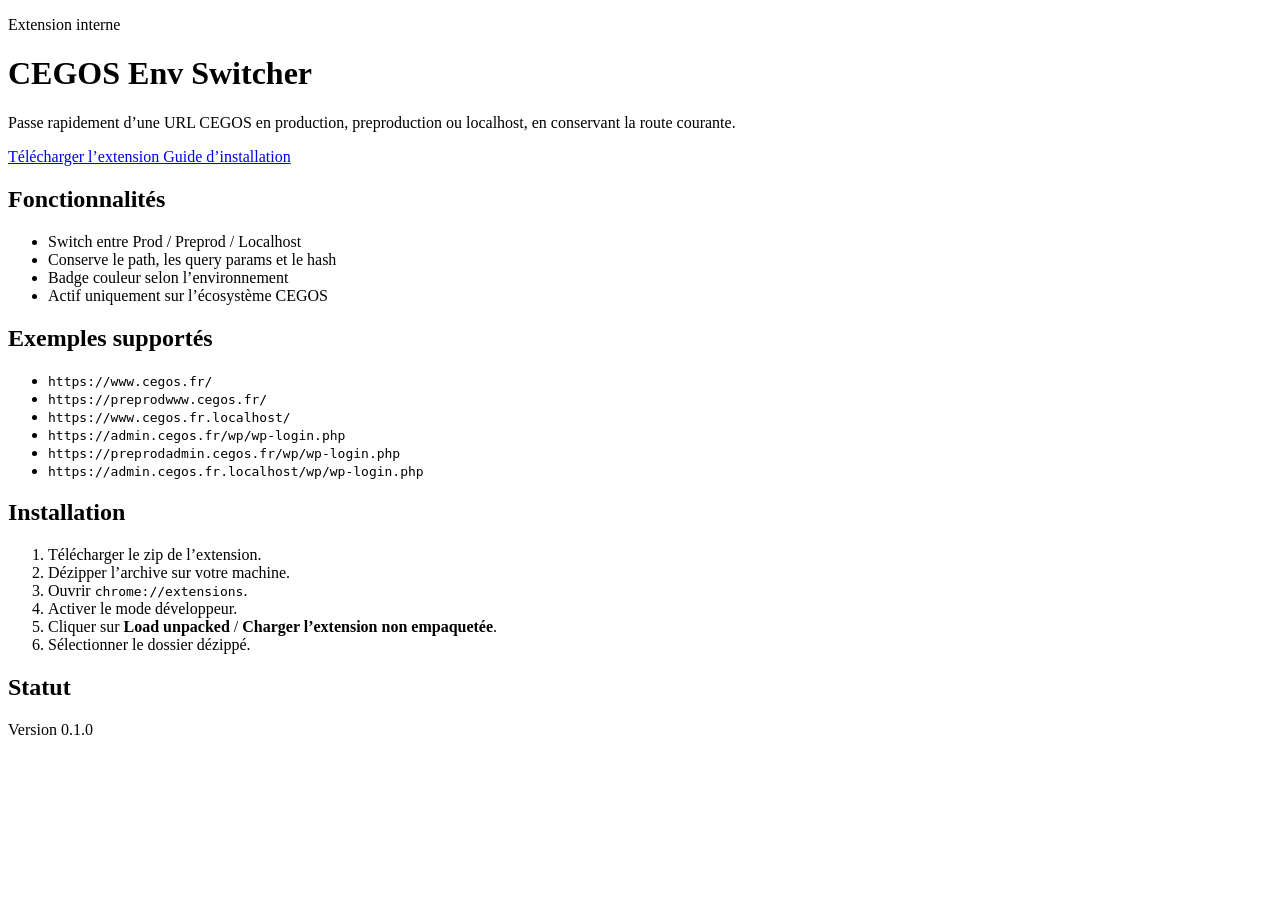
==== site/index.html @ 6a3f8ae5 "Add initial HTML structure for CEGOS Env Switcher" ====
<!doctype html>
<html lang="fr">
  <head>
    <meta charset="UTF-8" />
    <meta name="viewport" content="width=device-width, initial-scale=1.0" />
    <title>CEGOS Env Switcher</title>
    <link rel="stylesheet" href="./styles.css" />
  </head>
  <body>
    <main class="container">
      <header class="hero">
        <p class="eyebrow">Extension interne</p>
        <h1>CEGOS Env Switcher</h1>
        <p class="lead">
          Passe rapidement d’une URL CEGOS en production, preproduction ou localhost,
          en conservant la route courante.
        </p>

        <div class="hero__actions">
          <a class="button" href="./downloads/cegos-env-switcher.zip" download>
            Télécharger l’extension
          </a>
          <a class="button button--secondary" href="#installation">
            Guide d’installation
          </a>
        </div>
      </header>

      <section class="card">
        <h2>Fonctionnalités</h2>
        <ul>
          <li>Switch entre Prod / Preprod / Localhost</li>
          <li>Conserve le path, les query params et le hash</li>
          <li>Badge couleur selon l’environnement</li>
          <li>Actif uniquement sur l’écosystème CEGOS</li>
        </ul>
      </section>

      <section class="card">
        <h2>Exemples supportés</h2>
        <ul class="examples">
          <li><code>https://www.cegos.fr/</code></li>
          <li><code>https://preprodwww.cegos.fr/</code></li>
          <li><code>https://www.cegos.fr.localhost/</code></li>
          <li><code>https://admin.cegos.fr/wp/wp-login.php</code></li>
          <li><code>https://preprodadmin.cegos.fr/wp/wp-login.php</code></li>
          <li><code>https://admin.cegos.fr.localhost/wp/wp-login.php</code></li>
        </ul>
      </section>

      <section id="installation" class="card">
        <h2>Installation</h2>
        <ol>
          <li>Télécharger le zip de l’extension.</li>
          <li>Dézipper l’archive sur votre machine.</li>
          <li>Ouvrir <code>chrome://extensions</code>.</li>
          <li>Activer le mode développeur.</li>
          <li>Cliquer sur <strong>Load unpacked</strong> / <strong>Charger l’extension non empaquetée</strong>.</li>
          <li>Sélectionner le dossier dézippé.</li>
        </ol>
      </section>

      <section class="card">
        <h2>Statut</h2>
        <p>Version <span id="version">0.1.0</span></p>
      </section>
    </main>

    <script src="./app.js"></script>
  </body>
</html>
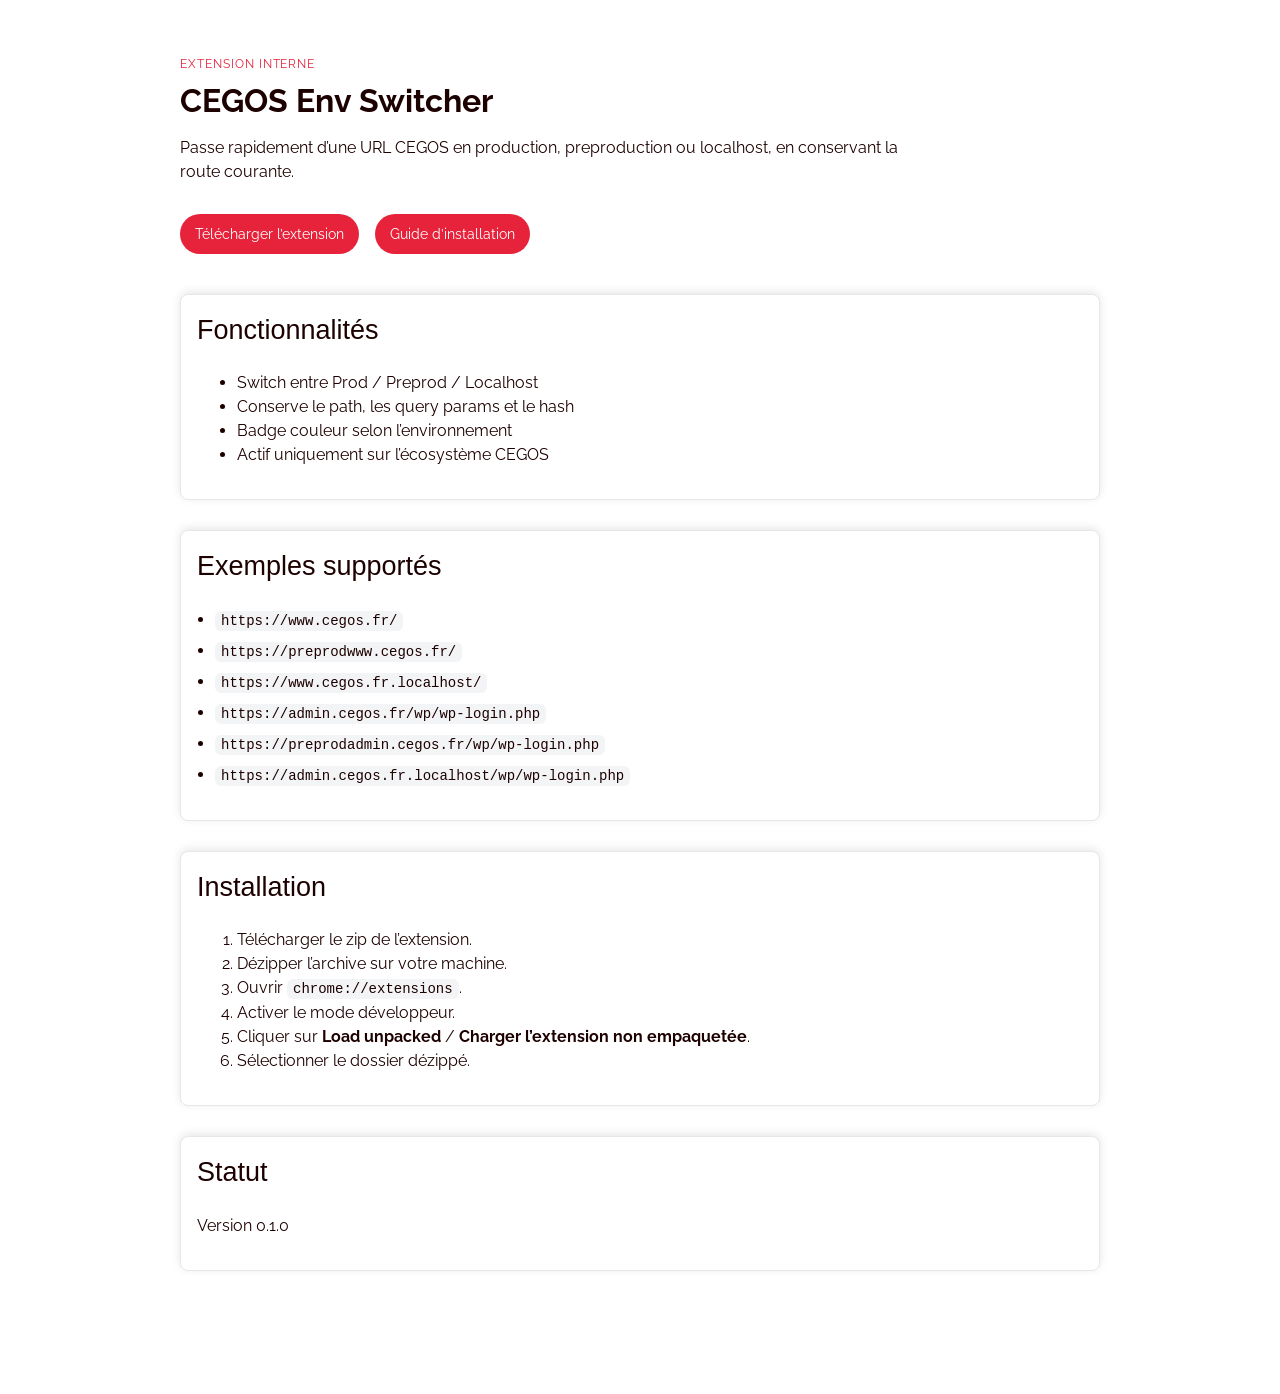
==== commit ad4b9d16: "feat: apply charte graphique CEGOS to victim site" ====
--- a/site/index.html
+++ b/site/index.html
@@ -4,6 +4,13 @@
     <meta charset="UTF-8" />
     <meta name="viewport" content="width=device-width, initial-scale=1.0" />
     <title>CEGOS Env Switcher</title>
+    <!-- Raleway – Google Fonts -->
+    <link rel="preconnect" href="https://fonts.googleapis.com" />
+    <link rel="preconnect" href="https://fonts.gstatic.com" crossorigin />
+    <link
+      href="https://fonts.googleapis.com/css2?family=Raleway:wght@400;500;700&display=swap"
+      rel="stylesheet"
+    />
     <link rel="stylesheet" href="./styles.css" />
   </head>
   <body>
--- a/site/styles.css
+++ b/site/styles.css
@@ -0,0 +1,184 @@
+/* ─── Design tokens ──────────────────────────────────────── */
+@font-face {
+  font-family: "Ryker";
+  src: url("https://www.cegos.fr/assets/fonts/ryker/Ryker-Medium.otf") format("opentype");
+  font-weight: 500;
+  font-style: normal;
+  font-display: swap;
+}
+
+:root {
+  /* Colors */
+  --color-bg: #ffffff;
+  --color-text: #1d0000;
+  --color-accent: #e6233a;
+  --color-border: #e5e7eb;
+  --color-card-bg: #ffffff;
+
+  /* Typography */
+  --font-base: "Raleway", sans-serif;
+  --font-heading-2: "Ryker", sans-serif;
+
+  /* Spacing */
+  --space-xs: 6px;
+  --space-sm: 16px;
+  --space-md: 30px;
+  --space-lg: 40px;
+  --space-xl: 100px;
+
+  /* Shadow */
+  --shadow-sm: rgba(0, 0, 0, 0.1) 0px -2px 10px 0px;
+}
+
+/* ─── Reset ──────────────────────────────────────────────── */
+* {
+  box-sizing: border-box;
+}
+
+html,
+body {
+  margin: 0;
+  padding: 0;
+  background-color: var(--color-bg);
+  color: var(--color-text);
+  font-family: var(--font-base);
+  font-size: 16px;
+  font-weight: 400;
+  line-height: 24px;
+}
+
+/* ─── Layout ─────────────────────────────────────────────── */
+.container {
+  max-width: 960px;
+  margin: 0 auto;
+  padding: var(--space-lg) 20px var(--space-xl);
+}
+
+/* ─── Hero ───────────────────────────────────────────────── */
+.hero {
+  margin-bottom: var(--space-lg);
+}
+
+.eyebrow {
+  color: var(--color-accent);
+  text-transform: uppercase;
+  letter-spacing: 0.08em;
+  font-size: 12px;
+  font-family: var(--font-base);
+  margin-bottom: var(--space-xs);
+}
+
+.hero h1 {
+  margin: 0 0 var(--space-sm);
+  font-family: var(--font-base);
+  font-size: 32px;
+  font-weight: 700;
+  line-height: 38px;
+  letter-spacing: 0px;
+  color: var(--color-text);
+}
+
+.lead {
+  max-width: 720px;
+  font-family: var(--font-base);
+  font-size: 16px;
+  line-height: 24px;
+  color: var(--color-text);
+}
+
+.hero__actions {
+  display: flex;
+  gap: var(--space-sm);
+  flex-wrap: wrap;
+  margin-top: var(--space-md);
+}
+
+/* ─── Buttons ────────────────────────────────────────────── */
+.button {
+  box-sizing: border-box;
+  display: inline-block;
+  min-width: 117px;
+  min-height: 32px;
+  background-color: var(--color-accent);
+  color: #ffffff;
+  border: 0px none #ffffff;
+  border-radius: 40px;
+  padding: 8px 15px;
+  font-size: 13.7234px;
+  font-weight: 400;
+  font-family: var(--font-base);
+  text-decoration: none;
+  cursor: pointer;
+  transition: opacity 0.15s ease;
+}
+
+.button:hover {
+  opacity: 0.88;
+}
+
+.button--secondary {
+  background-color: var(--color-accent);
+}
+
+/* ─── Cards ──────────────────────────────────────────────── */
+.card {
+  background-color: var(--color-card-bg);
+  color: var(--color-text);
+  border: 1px solid var(--color-border);
+  border-radius: 8px;
+  padding: var(--space-sm);
+  margin-bottom: var(--space-md);
+  box-shadow: var(--shadow-sm);
+}
+
+.card h2 {
+  margin-top: 0;
+  font-family: var(--font-heading-2);
+  font-size: 27px;
+  font-weight: 500;
+  line-height: 38px;
+  letter-spacing: 0%;
+  color: var(--color-text);
+}
+
+/* ─── Typography ─────────────────────────────────────────── */
+h3 {
+  font-family: var(--font-base);
+  font-size: 23px;
+  font-weight: 500;
+  line-height: 25px;
+  letter-spacing: 0px;
+  color: var(--color-text);
+}
+
+h4 {
+  font-family: var(--font-base);
+  font-size: 19px;
+  font-weight: 500;
+  line-height: 19.3084px;
+  letter-spacing: 0px;
+  color: var(--color-text);
+}
+
+p {
+  font-family: var(--font-base);
+  font-size: 16px;
+  font-weight: 400;
+  line-height: 24px;
+  letter-spacing: 0px;
+}
+
+/* ─── Misc ───────────────────────────────────────────────── */
+.examples {
+  display: grid;
+  gap: var(--space-xs);
+  padding-left: 18px;
+}
+
+code {
+  background-color: #f3f4f6;
+  color: var(--color-text);
+  padding: 2px 6px;
+  border-radius: 6px;
+  font-size: 14px;
+}
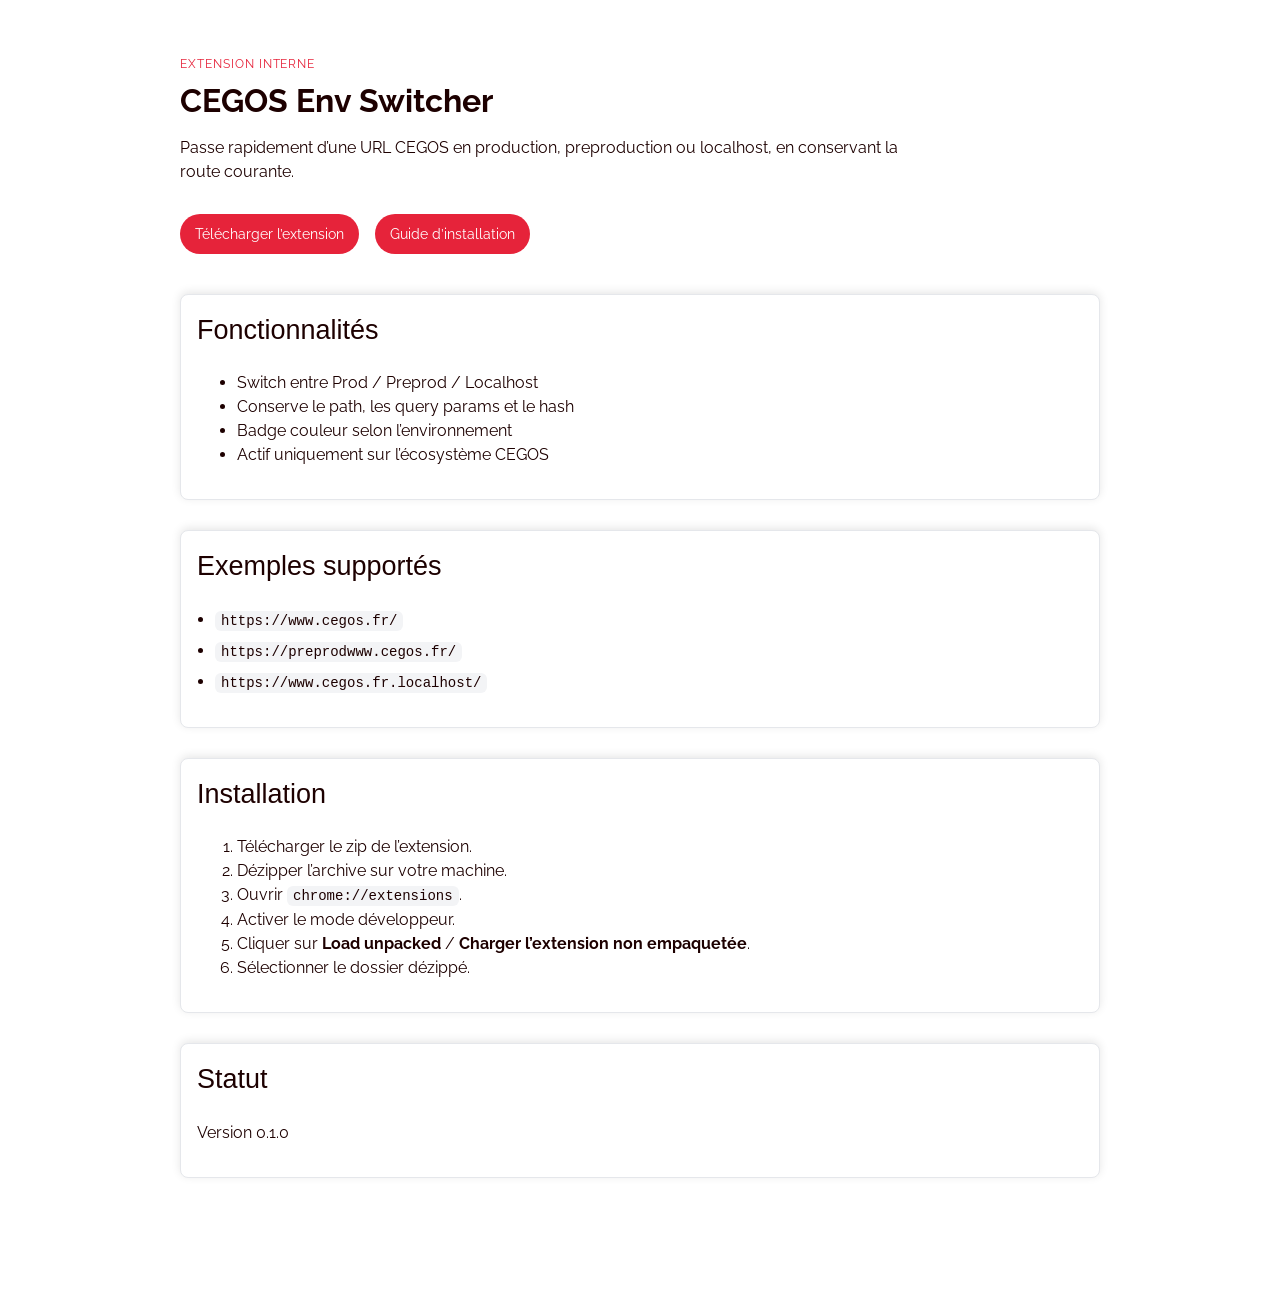
==== commit 61c78365: "Remove admin URLs from showcase examples" ====
--- a/site/index.html
+++ b/site/index.html
@@ -49,9 +49,6 @@
           <li><code>https://www.cegos.fr/</code></li>
           <li><code>https://preprodwww.cegos.fr/</code></li>
           <li><code>https://www.cegos.fr.localhost/</code></li>
-          <li><code>https://admin.cegos.fr/wp/wp-login.php</code></li>
-          <li><code>https://preprodadmin.cegos.fr/wp/wp-login.php</code></li>
-          <li><code>https://admin.cegos.fr.localhost/wp/wp-login.php</code></li>
         </ul>
       </section>
 
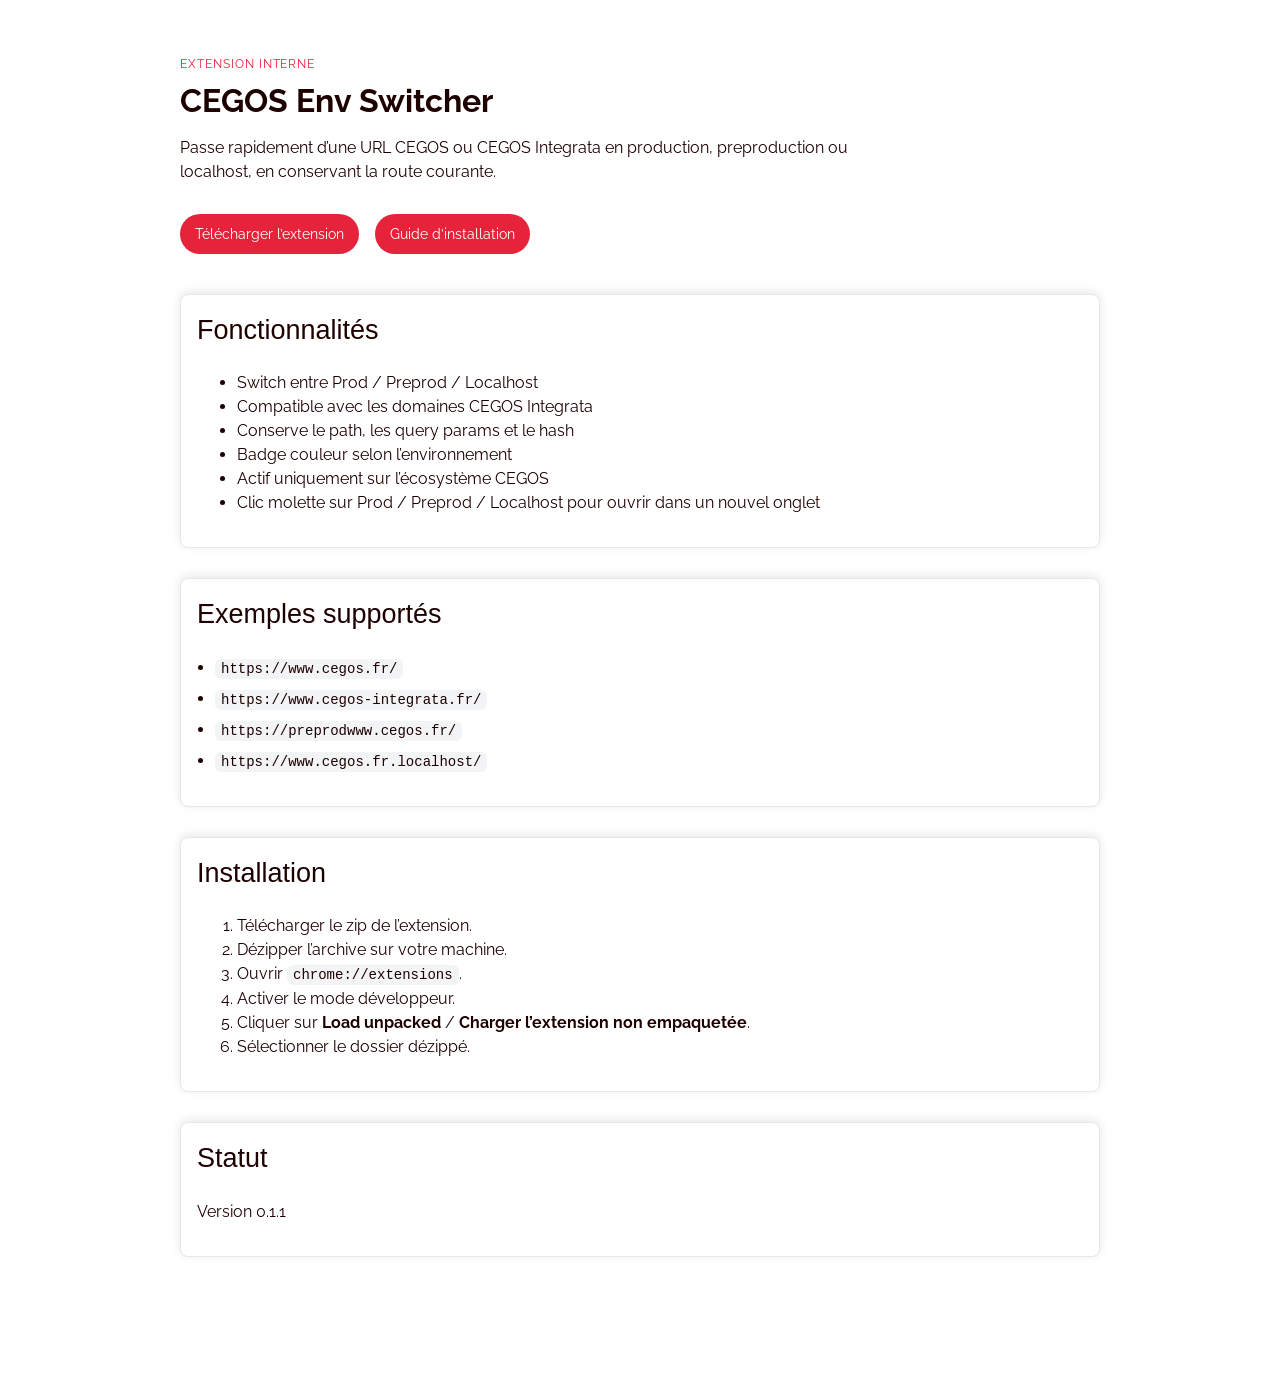
==== commit 3098372a: "Implement version bump and middle-click support" ====
--- a/site/index.html
+++ b/site/index.html
@@ -19,8 +19,8 @@
         <p class="eyebrow">Extension interne</p>
         <h1>CEGOS Env Switcher</h1>
         <p class="lead">
-          Passe rapidement d’une URL CEGOS en production, preproduction ou localhost,
-          en conservant la route courante.
+          Passe rapidement d’une URL CEGOS ou CEGOS Integrata en production,
+          preproduction ou localhost, en conservant la route courante.
         </p>
 
         <div class="hero__actions">
@@ -37,9 +37,11 @@
         <h2>Fonctionnalités</h2>
         <ul>
           <li>Switch entre Prod / Preprod / Localhost</li>
+          <li>Compatible avec les domaines CEGOS Integrata</li>
           <li>Conserve le path, les query params et le hash</li>
           <li>Badge couleur selon l’environnement</li>
           <li>Actif uniquement sur l’écosystème CEGOS</li>
+          <li>Clic molette sur Prod / Preprod / Localhost pour ouvrir dans un nouvel onglet</li>
         </ul>
       </section>
 
@@ -47,6 +49,7 @@
         <h2>Exemples supportés</h2>
         <ul class="examples">
           <li><code>https://www.cegos.fr/</code></li>
+          <li><code>https://www.cegos-integrata.fr/</code></li>
           <li><code>https://preprodwww.cegos.fr/</code></li>
           <li><code>https://www.cegos.fr.localhost/</code></li>
         </ul>
@@ -66,7 +69,7 @@
 
       <section class="card">
         <h2>Statut</h2>
-        <p>Version <span id="version">0.1.0</span></p>
+        <p>Version <span id="version">0.1.1</span></p>
       </section>
     </main>
 
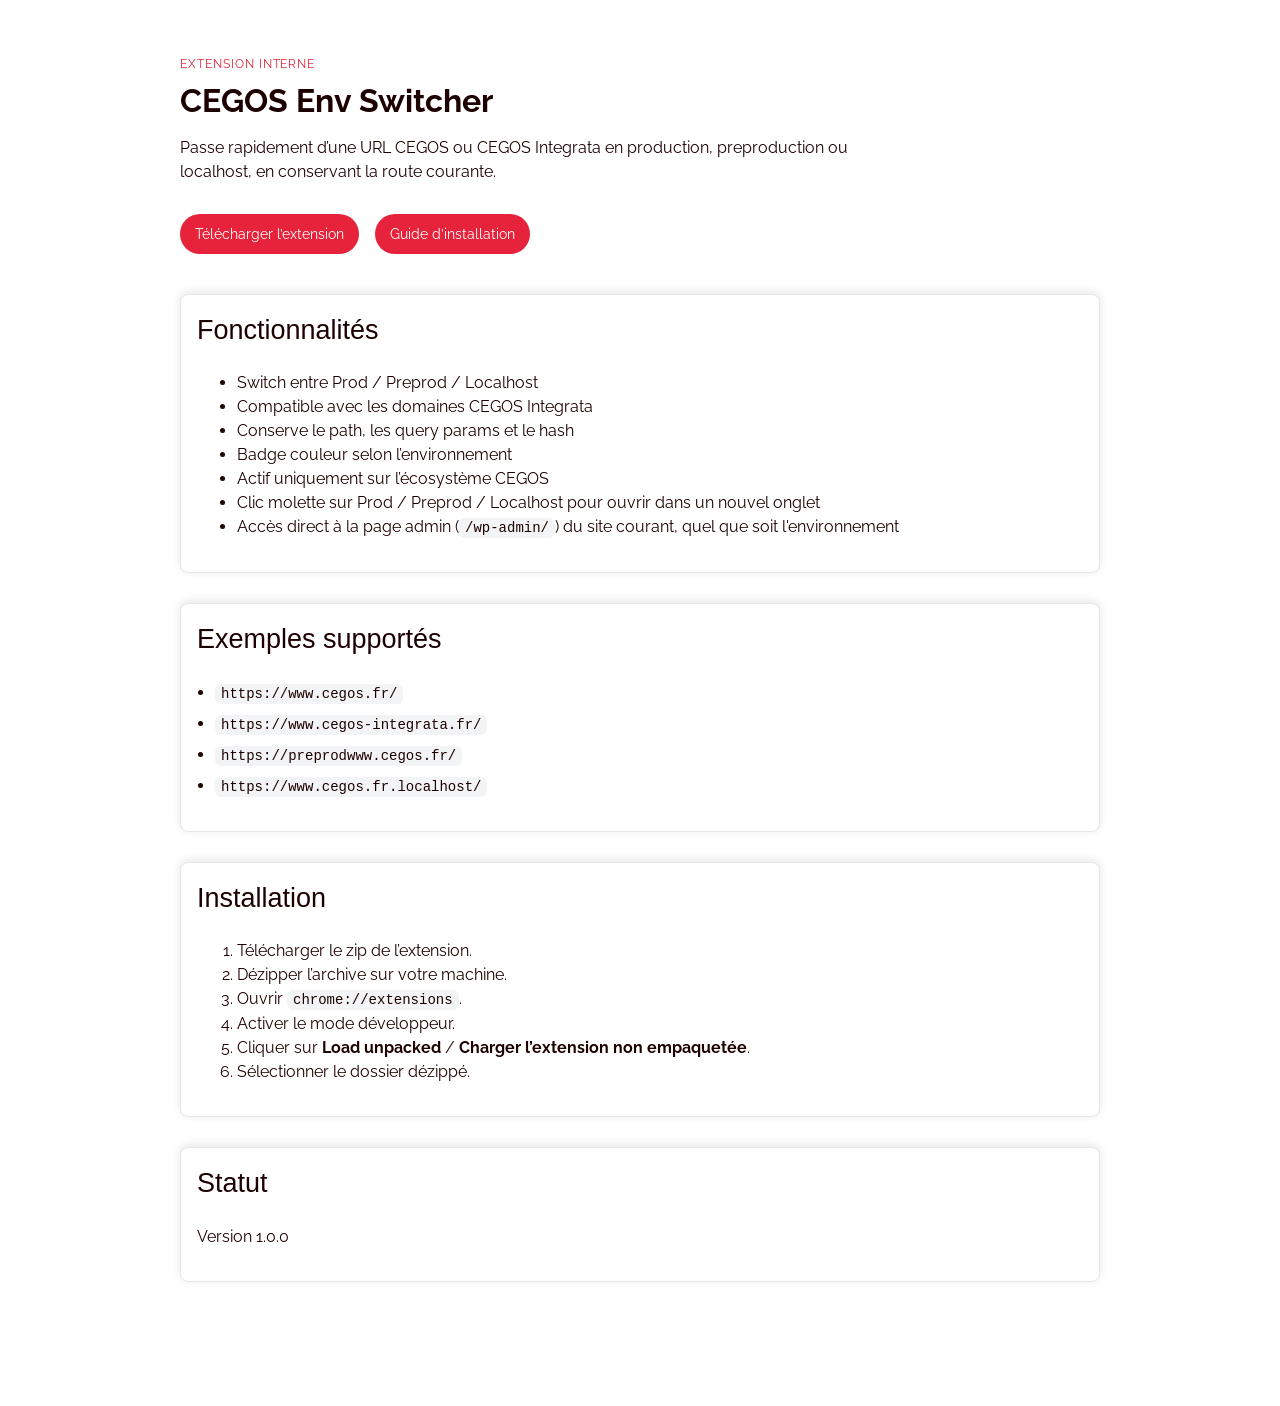
==== commit a67d555e: "feat: add admin button and bump version to 1.0.0" ====
--- a/site/index.html
+++ b/site/index.html
@@ -42,6 +42,7 @@
           <li>Badge couleur selon l’environnement</li>
           <li>Actif uniquement sur l’écosystème CEGOS</li>
           <li>Clic molette sur Prod / Preprod / Localhost pour ouvrir dans un nouvel onglet</li>
+          <li>Accès direct à la page admin (<code>/wp-admin/</code>) du site courant, quel que soit l'environnement</li>
         </ul>
       </section>
 
@@ -69,7 +70,7 @@
 
       <section class="card">
         <h2>Statut</h2>
-        <p>Version <span id="version">0.1.1</span></p>
+        <p>Version <span id="version">1.0.0</span></p>
       </section>
     </main>
 
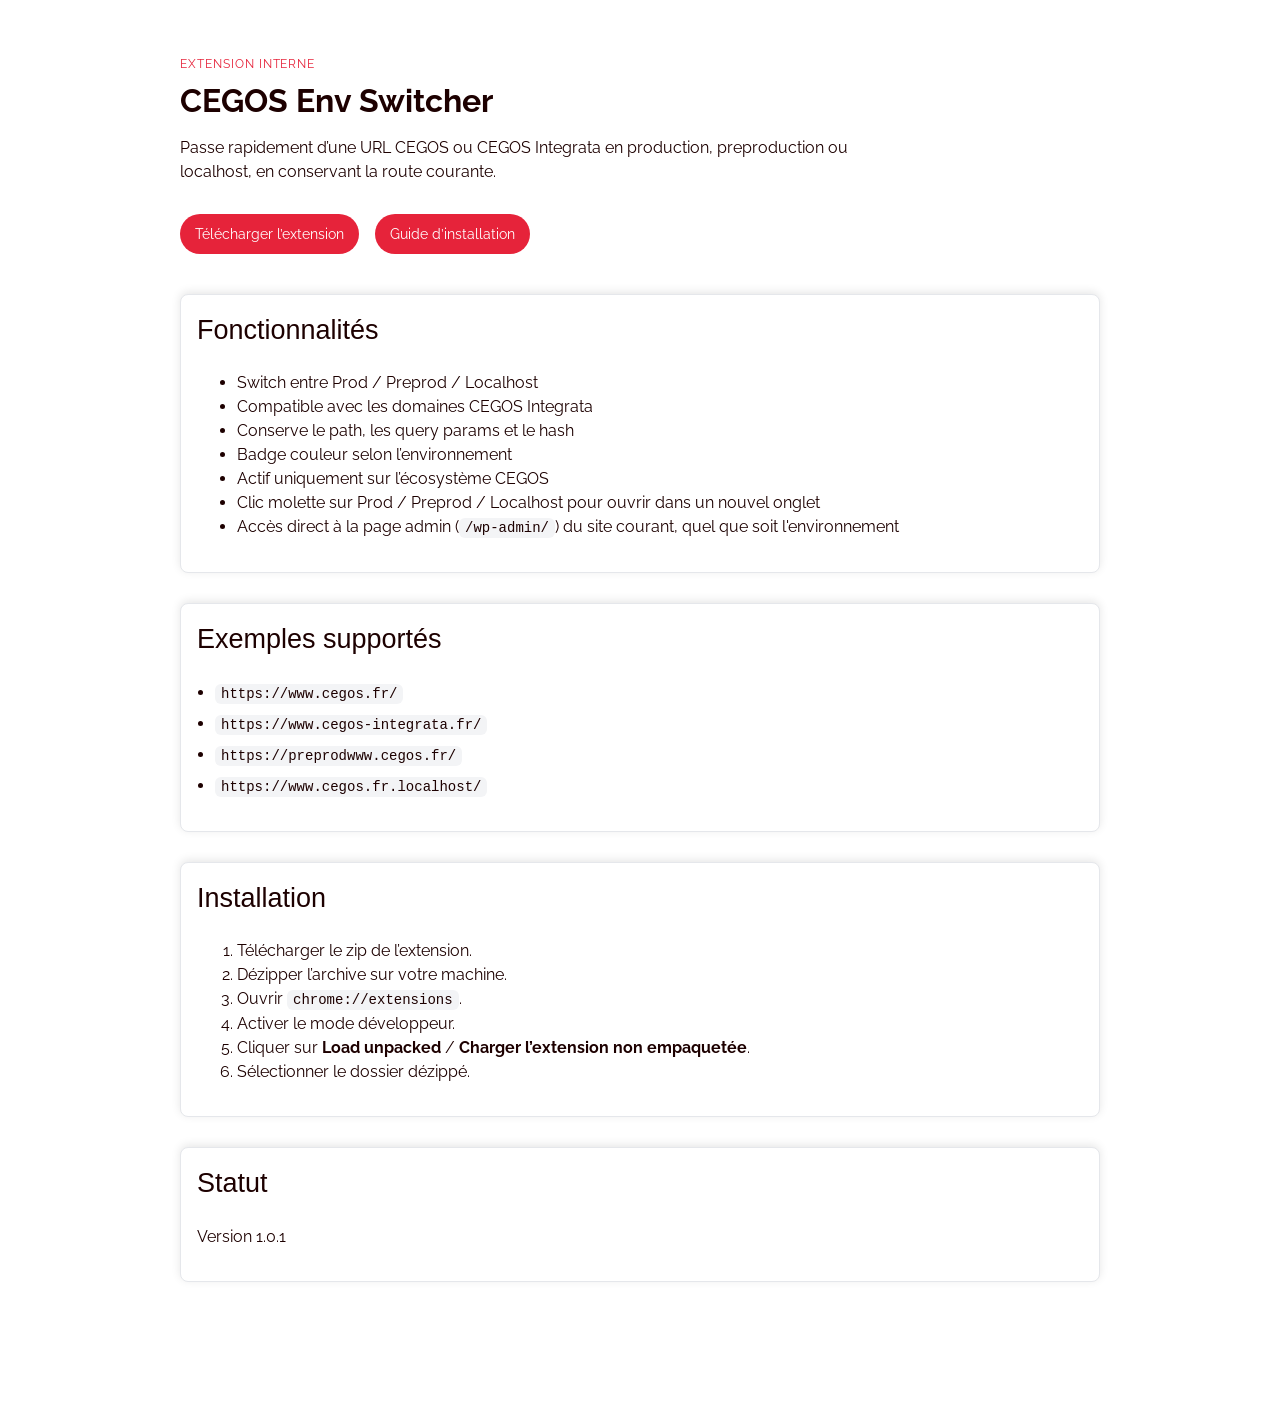
==== commit afd3d14c: "feat: v1.0.1 - move admin button to top, remove hint, bump version" ====
--- a/site/index.html
+++ b/site/index.html
@@ -70,7 +70,7 @@
 
       <section class="card">
         <h2>Statut</h2>
-        <p>Version <span id="version">1.0.0</span></p>
+        <p>Version <span id="version">1.0.1</span></p>
       </section>
     </main>
 
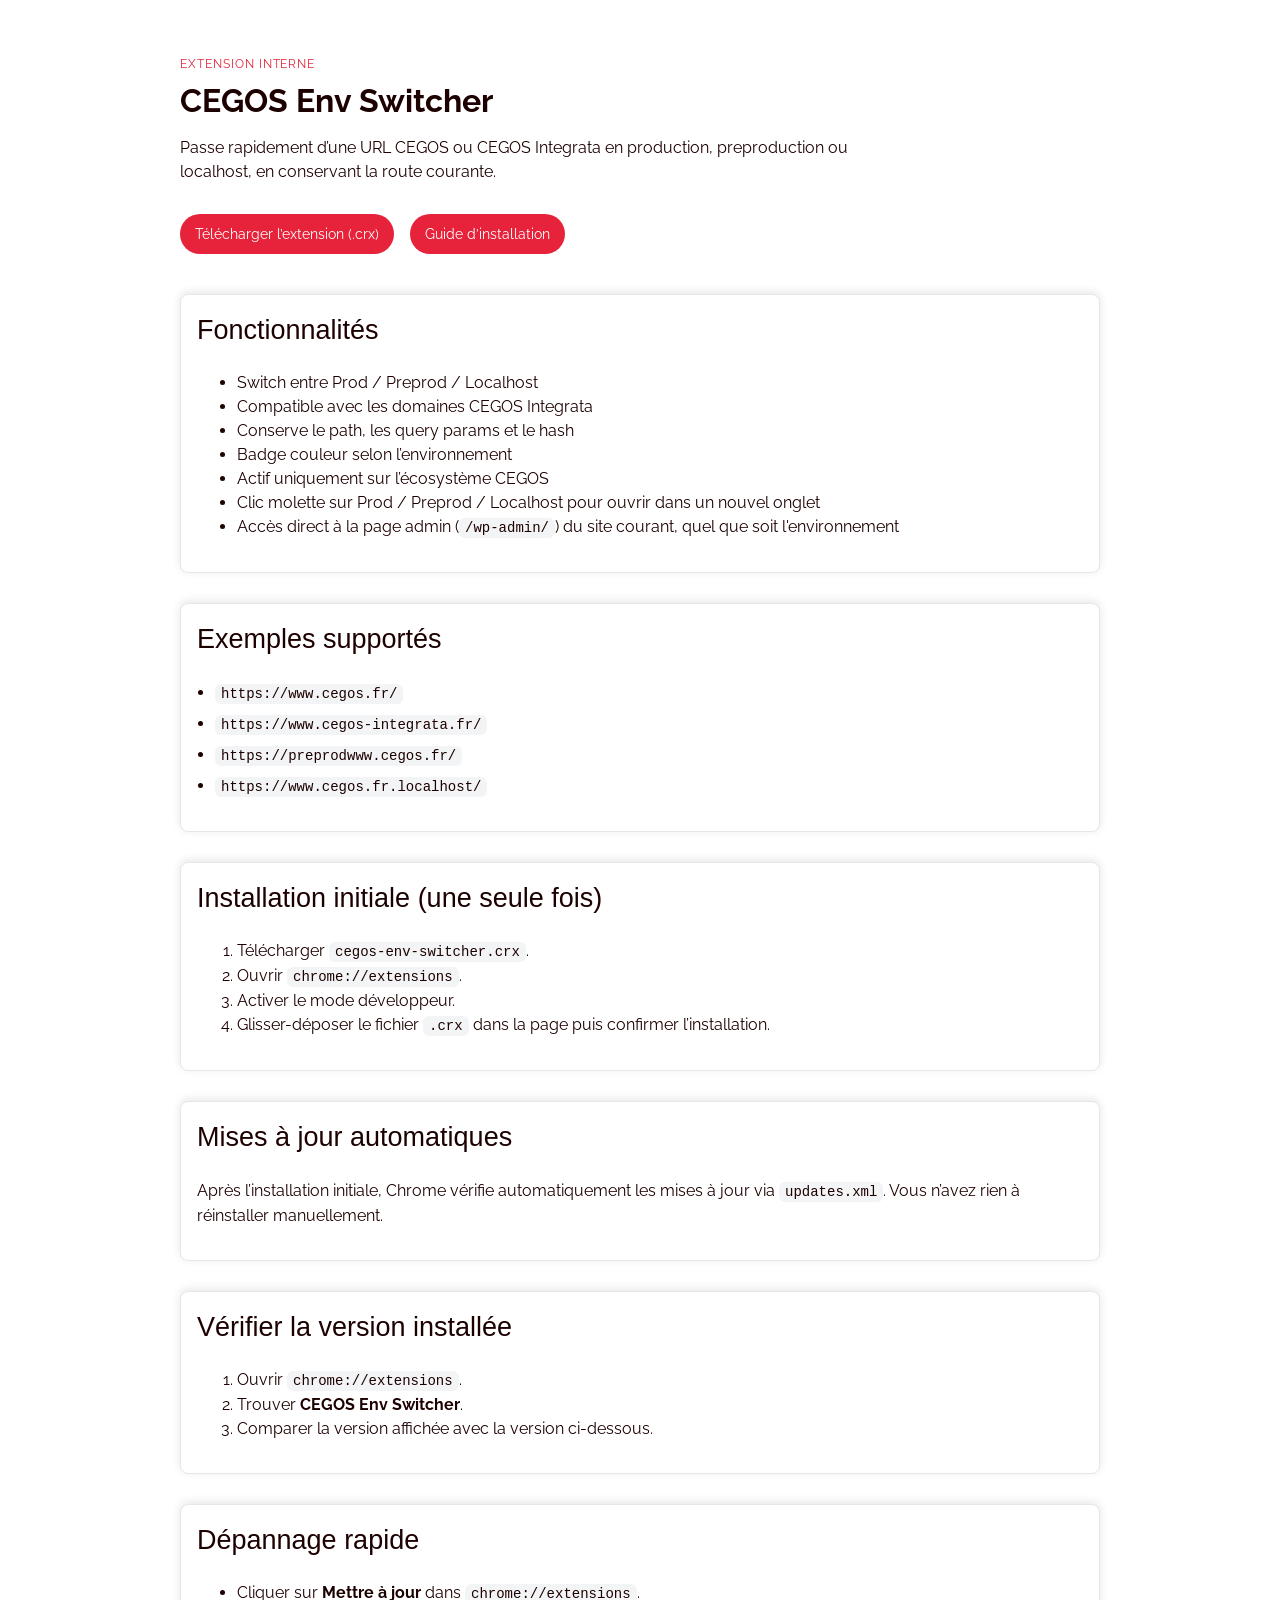
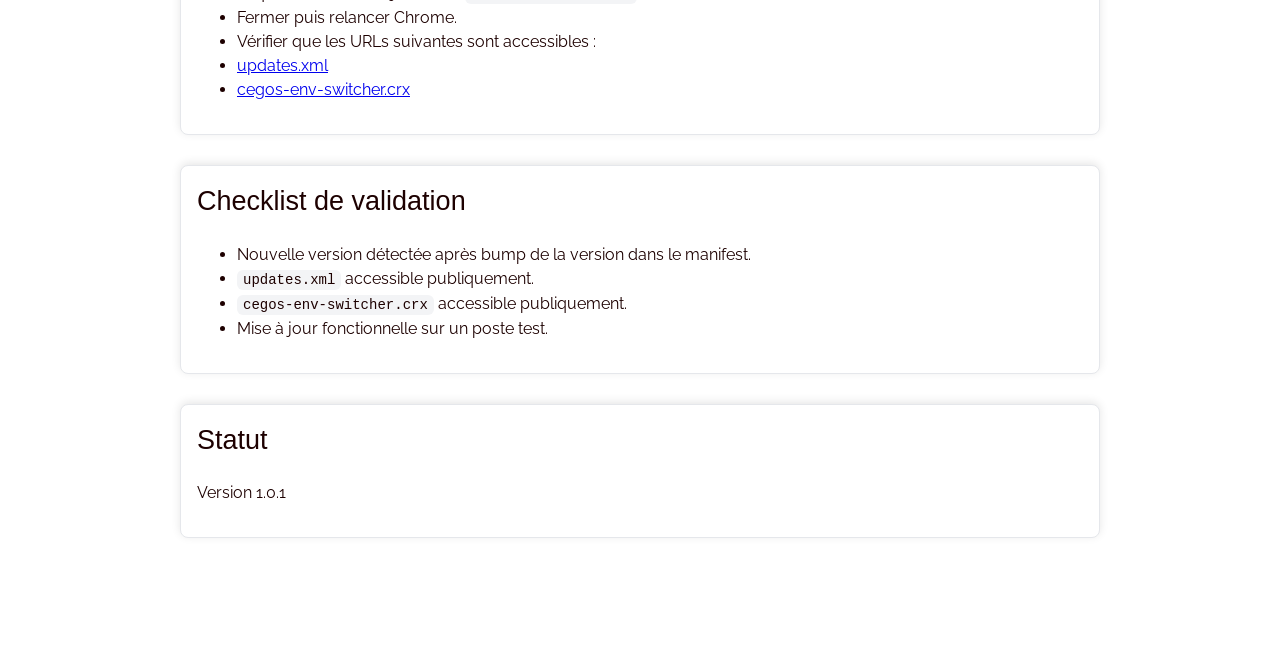
==== commit e8fdf337: "feat: add off-store chrome update packaging and docs" ====
--- a/site/index.html
+++ b/site/index.html
@@ -24,8 +24,8 @@
         </p>
 
         <div class="hero__actions">
-          <a class="button" href="./downloads/cegos-env-switcher.zip" download>
-            Télécharger l’extension
+          <a class="button" href="./downloads/cegos-env-switcher.crx" download>
+            Télécharger l’extension (.crx)
           </a>
           <a class="button button--secondary" href="#installation">
             Guide d’installation
@@ -57,15 +57,51 @@
       </section>
 
       <section id="installation" class="card">
-        <h2>Installation</h2>
+        <h2>Installation initiale (une seule fois)</h2>
         <ol>
-          <li>Télécharger le zip de l’extension.</li>
-          <li>Dézipper l’archive sur votre machine.</li>
+          <li>Télécharger <code>cegos-env-switcher.crx</code>.</li>
           <li>Ouvrir <code>chrome://extensions</code>.</li>
           <li>Activer le mode développeur.</li>
-          <li>Cliquer sur <strong>Load unpacked</strong> / <strong>Charger l’extension non empaquetée</strong>.</li>
-          <li>Sélectionner le dossier dézippé.</li>
+          <li>Glisser-déposer le fichier <code>.crx</code> dans la page puis confirmer l’installation.</li>
         </ol>
+      </section>
+
+      <section class="card">
+        <h2>Mises à jour automatiques</h2>
+        <p>
+          Après l’installation initiale, Chrome vérifie automatiquement les mises à jour via
+          <code>updates.xml</code>. Vous n’avez rien à réinstaller manuellement.
+        </p>
+      </section>
+
+      <section class="card">
+        <h2>Vérifier la version installée</h2>
+        <ol>
+          <li>Ouvrir <code>chrome://extensions</code>.</li>
+          <li>Trouver <strong>CEGOS Env Switcher</strong>.</li>
+          <li>Comparer la version affichée avec la version ci-dessous.</li>
+        </ol>
+      </section>
+
+      <section class="card">
+        <h2>Dépannage rapide</h2>
+        <ul>
+          <li>Cliquer sur <strong>Mettre à jour</strong> dans <code>chrome://extensions</code>.</li>
+          <li>Fermer puis relancer Chrome.</li>
+          <li>Vérifier que les URLs suivantes sont accessibles :</li>
+          <li><a href="./updates.xml">updates.xml</a></li>
+          <li><a href="./downloads/cegos-env-switcher.crx">cegos-env-switcher.crx</a></li>
+        </ul>
+      </section>
+
+      <section class="card">
+        <h2>Checklist de validation</h2>
+        <ul>
+          <li>Nouvelle version détectée après bump de la version dans le manifest.</li>
+          <li><code>updates.xml</code> accessible publiquement.</li>
+          <li><code>cegos-env-switcher.crx</code> accessible publiquement.</li>
+          <li>Mise à jour fonctionnelle sur un poste test.</li>
+        </ul>
       </section>
 
       <section class="card">
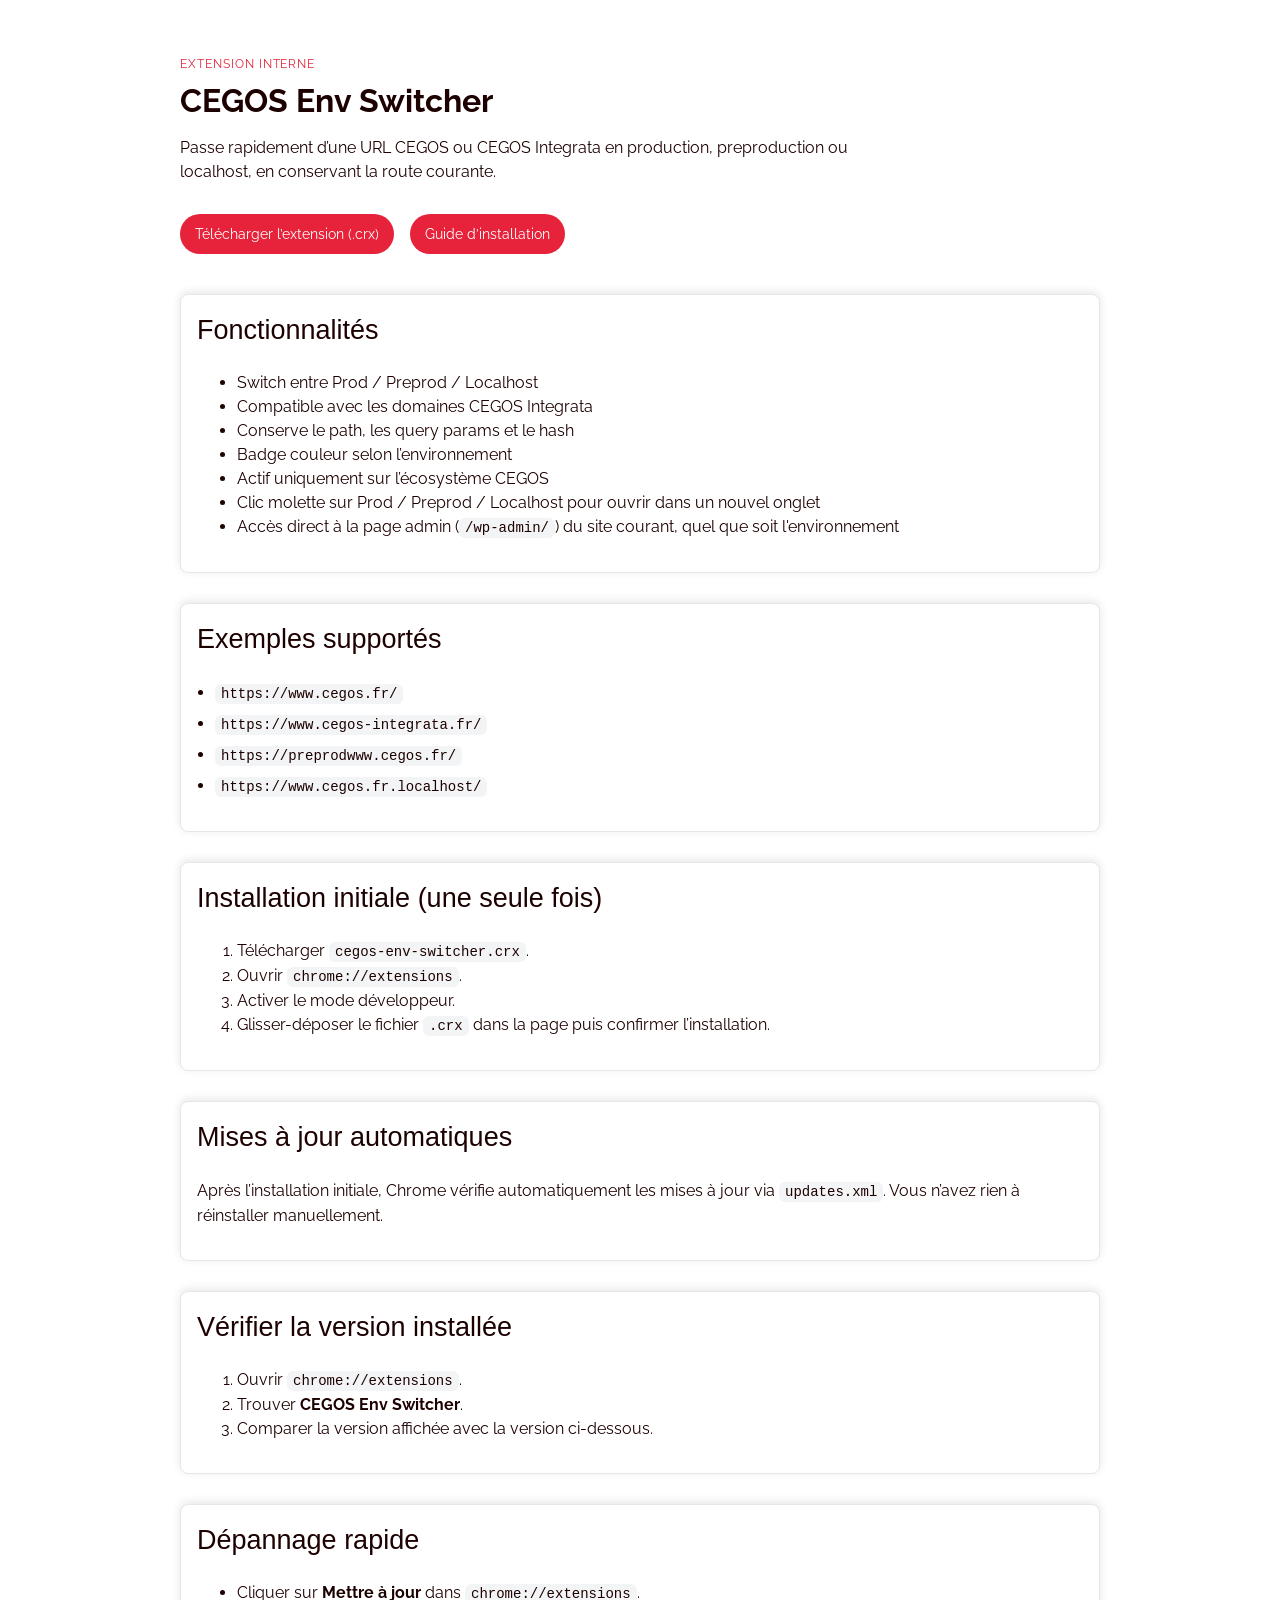
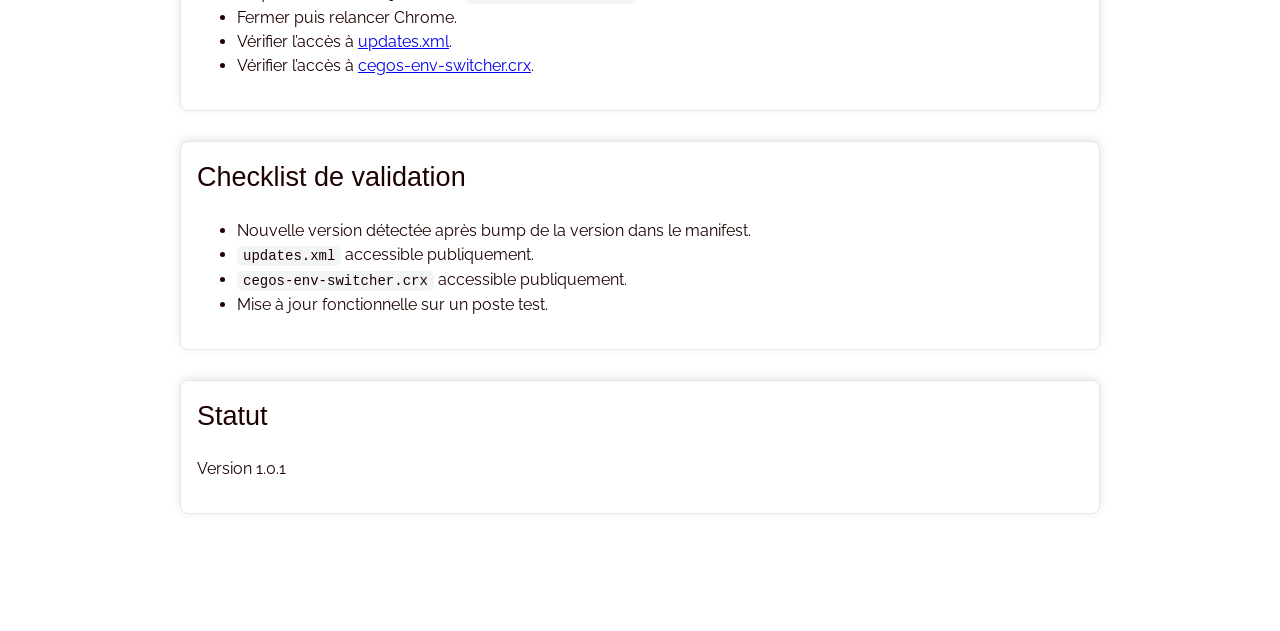
==== commit 65b63c50: "chore: harden packaging errors and improve help text" ====
--- a/site/index.html
+++ b/site/index.html
@@ -88,9 +88,8 @@
         <ul>
           <li>Cliquer sur <strong>Mettre à jour</strong> dans <code>chrome://extensions</code>.</li>
           <li>Fermer puis relancer Chrome.</li>
-          <li>Vérifier que les URLs suivantes sont accessibles :</li>
-          <li><a href="./updates.xml">updates.xml</a></li>
-          <li><a href="./downloads/cegos-env-switcher.crx">cegos-env-switcher.crx</a></li>
+          <li>Vérifier l’accès à <a href="./updates.xml">updates.xml</a>.</li>
+          <li>Vérifier l’accès à <a href="./downloads/cegos-env-switcher.crx">cegos-env-switcher.crx</a>.</li>
         </ul>
       </section>
 
